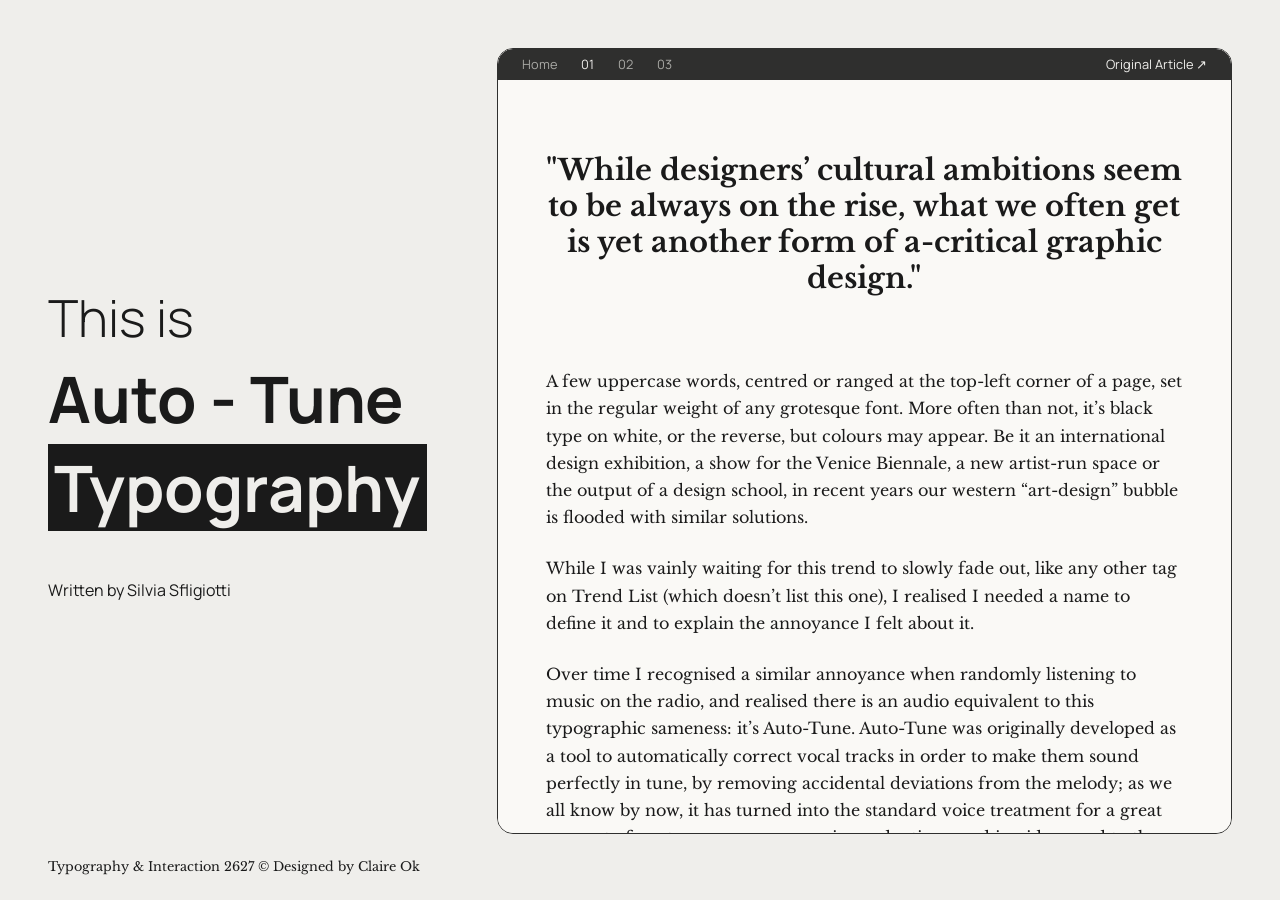
==== 01-This-is-Autotune-Typography/index.html @ 3863e949 "Switch to using css layers - updated design - update common.css - switch to using css layers" ====
<html lang="en">
	<head>
		<meta name="viewport" content="width=device-width, initial-scale=1">
		<title>This is Auto-Tune Typography</title>
		<!-- <link href="reset.css" rel="stylesheet">
		<link href="style.css" rel="stylesheet"> -->
		<style>
			@import '../styles/reset.css' layer(reset);
			@import '../styles/common.css' layer(common);
			@import 'style.css' layer(page);
		</style>
		<link rel="preconnect" href="https://fonts.googleapis.com">
		<link rel="preconnect" href="https://fonts.gstatic.com" crossorigin>
		<link href="https://fonts.googleapis.com/css2?family=Libre+Baskerville:ital,wght@0,400..700;1,400..700&family=Manrope:wght@200..800&display=swap" rel="stylesheet">
	</head>
	<body>
		<main>
			<article id="article">
				<!-- Title Area -->
				<header>
					<h2>
						<span class="title-light">This is</span>
						<span>Auto - Tune</span>
						<span><mark>Typography</mark></span>
					</h2>

					<details class="author">
						<summary>Written by Silvia Sfligiotti</summary>
						<p>Works in visual communication as graphic designer, educator, independent researcher and critic. <a href="https://silviasfligiotti.it/">https://silviasfligiotti.it</a></p>
					</details>
				</header>

				<!-- Window -->
				 <section>
					<nav>
						<ol>
							<li><a href="../">Home</a></li>
							<li><a href="../01-This-is-Autotune-Typography/" class="current">01</a></li>
							<li><a href="../02-Typography-Discourse/">02</a></li>
							<li><a href="../03-The-global-style/">03</a></li>
						</ol>
						<a href="https://silviasfligiotti.medium.com/this-is-auto-tune-typography-3953e74cc2ac">Original Article ↗ </a>
					</nav>

						<blockquote class="first-bq">
							<p>"While designers’ cultural ambitions seem to be always on the rise, what we often get is yet another form of a-critical graphic design."</p>
						</blockquote>

					<p>A few uppercase words, centred or ranged at the top-left corner of a page, set in the regular weight of any grotesque font. More often than not, it’s black type on white, or the reverse, but colours may appear. Be it an international design exhibition, a show for the Venice Biennale, a new artist-run space or the output of a design school, in recent years our western “art-design” bubble is flooded with similar solutions.</p>

					<p>While I was vainly waiting for this trend to slowly fade out, like any other tag on <a href="https://trendlist.org/">Trend List</a> (which doesn’t list this one), I realised I needed a name to define it and to explain the annoyance I felt about it.</p>

					<p>Over time I recognised a similar annoyance when randomly listening to music on the radio, and realised there is an audio equivalent to this typographic sameness: it’s Auto-Tune. Auto-Tune was originally developed as a tool to automatically correct vocal tracks in order to make them sound perfectly in tune, by removing accidental deviations from the melody; as we all know by now, it has turned into the standard voice treatment for a great amount of contemporary pop music productions, and is widespread to the point of being almost impossible to avoid.</p>

					<p>Likewise, this default, Caps-Lock typographic treatment is largely present in our visual landscape. It can be applied to almost anything, and makes this anything instantly look OK, fit for our times (at least from a designer’s perspective). This is <strong>AUTO-TUNE TYPOGRAPHY</strong>.</p>

					<blockquote class="bq">
						<p>“Modernism is no longer a style, it’s an ideology, and that ideology is conservatism.”</p>
						<cite>
							- Keedy, M. (1995). <a href="https://www.emigre.com/assets/file/pdfMagazine/Emigre34Zombie.pdf">Zombie Modernism: It lives!</a> Emigre, (34)
						</cite>
					</blockquote>

					<p>What I’m observing in recent years is not a new personification of that conservative take on modernism: this one is apparently devoid of any ideology, and goes even further in renouncing to visually and typographically articulate a thought.</p>

					<p class="lead-sentence">
						To <dfn><strong>articulate</strong></dfn> refers to the ability to express a thought while preserving its nuances and complexity.</p>

					<p>The verb is also etymologically connected to our articulations, the joints in our body which allow us to move with elasticity and to adapt our range of action to the needs of each situation. If this sensation relates to your experience, imagine then your knees and elbows are blocked: the range of your movements is reduced, the ease of action disappears, your possibility to react is limited. This all-caps, no-contrast typography has a similar limiting effect on communication: it moves inflexibly in the world, it evens its contents out and ends up only communicating itself. But what does it exactly stand for?</p>

					<p>Auto-Tune Typography could be considered as one of the many manifestations of <a href=https://khole.net/issues/youth-mode/>“normcore”</a> or “post-authentic” graphic design, two labels currently used to identify reactions to previous visual trends seeking an idyllic “authenticity”; both labels relate to the concept of <a href=https://linedandunlined.com/archive/default-systems-in-graphic-design/>“default systems design”</a>, which has been discussed for almost twenty years now.</p>

					<p>The abundance of quotation marks shows my distance from this debate. In this struggle to establish who’s more <em>“authentic”</em> or <em>“sincere”</em>, I prefer taking another perspective: one that acknowledges the existence of conventions, cultural norms, standards, templates, styles, tested solutions, and the fact that designers can rely on them in their work, but doesn’t give up the idea that a project requires the time to be considered before being quickly boxed into an existing shape. <mark>When using and re-using graphic formulae, we could at least try to be aware of their origin and meaning (if any), and of the reasons why we’re using them.</mark></p>

					<p>While collecting examples to illustrate this article, I noticed two attitudes towards this <em>typography</em>: to some designers it’s the default setting, while others consider it as one of many available options, which can be chosen when trying to position a project within a given niche or subculture.</p>

					<p>In fact, quite paradoxically, this typographic monoculture seems to thrive in European independent art publishing and events, and in schools with cultural ambitions; the paradox lies in seeing its extreme conformism and disregard to visual diversity used to support and promote alternative content, often self produced and loaded with critical expectations which are instantly denied by its flattened-out visual presentation.</p>

					<p>If <em>Auto-Tune’s</em> effectiveness lies in removing errors or in minimizing a singer’s peculiar vocal timbre, Auto-Tune Typography works because it transforms words into undifferentiated blocks that can be placed on a page without worrying too much: text becomes an unproblematic material. Auto-Tune Typography turns visual design into an automatic, a-critical activity, and gives up what I believe is still essential to this practice: <em>taking responsibility for what things look like</em>.</p>
				</section>
			</article>
		</main>
			<footer>
				<p>Typography & Interaction 2627 &copy; Designed by Claire Ok</p>
				<!-- <a id="back-to-top" href="#">Top</a> -->
			</footer>
	</body>
</html>
---- 01-This-is-Autotune-Typography/style.css ----
:root {
	/* COLOR */
	--paper: #efeeeb;
	--window: #faf9f6;
	--black: #1a1a1a;
	--charcoal:#2f2f2e;
	--gray: #777777;
	--gray-dark: #62625e;
	--gray-light: #a9a9a5;
	--red: #a70000;

	/* FONT */
	--font-sans: Libre Baskerville, san-serif;
	--font-serif: Manrope, serif;

	/* FONT SIZE */
	--text-nav: 0.8rem;
	--text-small: 1rem;
	--text-med: 1.2rem;
	--text-large: 1.8rem;
	--text-title: clamp(3rem, 12vw, 4rem);
	--text-subtitle: clamp(2rem, 4vw, 3.5rem);

	/* FONT WEIGHT */
	--weight-light: 300;
	--weight-regular: 400;
	--weight-bold: 700;

	/* SPACE */
	--space-xs: 0.3rem;
	--space-s: 0.8rem;
	--space-m: 1.5rem;
	--space-l: 3rem;
	--space-xl: 6rem;
	--window-pad: clamp(var(--space-m), 7vw, var(var(--space-xl)));

	/* BORDER */
	--line: 0.07rem;
}

body {
	margin: 0;
	background-color: var(--paper);
	color: var(--black);

	font-family: var(--font-sans);
	font-size: var(--text-small);
	line-height: 1.4;

	/* LINK */
	& a {
		color: inherit;

		&:hover {
			background-color: var(--black);
			color: var(--paper);
		}
	}

	/* NAVIGATION : the bar on the top of the window */
	& nav {
		position: sticky;
		inset-block-start: 0;

		display: flex;
		justify-content: space-between;
		align-items: center;
		gap: var(--space-m);

		margin-inline: calc(var(--space-m)*-1);
		margin-block-end: var(--space-m);
		padding-block: var(--space-xs);
		padding-inline: var(--space-m);
		background-color: var(--charcoal);
		color: var(--paper);

		border-start-start-radius: calc(1rem - var(--line));
		border-start-end-radius: calc(1rem - var(--line));
		border-end-start-radius: 0;
		border-end-end-radius: 0;

		font-size: var(--text-nav);
		font-family: var(--font-serif);
		text-align: start;

		& ol {
			display: flex;
			flex-wrap: wrap;
			gap: var(--space-m);

			margin: 0;
			padding: 0;
			list-style: none;

			& a {
				color: var(--gray-light);
			}

			& a.current {
				color: var(--paper);
			}
		}

		& a {
			text-decoration: none;

			&:hover {
				background-color: transparent;
				text-decoration: underline;
			}
		}

		@media (width > 768px) {
			margin-inline: calc(var(--space-l)*-1);
			margin-block-end: var(--space-l);
		}
	}

	/* MAIN */
	& main {
		padding-inline: var(--space-s);

		& > article {
			/* TITLE AREA */
			& > header {
				display: flex;
				flex-direction: column;

				min-block-size: calc(var(--space-xl) * 5);
				padding-block-start: var(--space-xl);
				padding-block-end: var(--space-l);
				padding-inline: var(--space-s);

				& h2 {
					margin: 0;
					font-family: var(--font-serif);
					font-size: var(--text-title);
					font-weight: var(--weight-bold);

					& span {
						display: block;
					}

					& .title-light {
						font-size: var(--text-subtitle);
						font-weight: var(--weight-light);
					}

					& mark {
						padding-inline: calc(var(--space-s)/2);
						background-color: var(--black);
						color: var(--paper);
					}

					@media (width > 768px) {
						font-size: var(--text-title);
					}
				}

				& .author {
					margin-block-start: auto;
					padding-block-start: var(--space-l);
					max-inline-size: calc(var(--text-title)*6);

					font-family: var(--font-serif);
					font-size: var(--text-small);
					line-height: 1.2;

					& summary {
						display: flex;
						align-items: center;
						gap: var(--space-s);
					}

					& p {
						margin: 0;
						margin-block-start: var(--space-s);

						color: var(--gray-dark);
						font-size: var(--text-nav);
						line-height: 1.5;
						text-align: start;
					}

					@media (width > 768px) {
					margin-block-start: 0;
					max-inline-size: calc(var(--text-title)*6);
					}
				}

				@media (width > 768px) {
					flex: 2;
					min-inline-size: 0;
					min-block-size: 0;

					justify-content: center;

					padding-block: var(--space-l);
					padding-inline: 0;
				}
			}

			/* CONTENT */
			& > section {
				block-size: auto;
				overflow: visible;

				padding-block-start: 0;
				padding-block-end: var(--space-m);
				padding-inline: var(--space-m);
				border: var(--line) solid var(--charcoal);
				border-radius: 1rem;
				background-color: var(--window);
				overflow-wrap: anywhere;

				line-height: 1.7;

				& p {
					margin: 0;
					margin-block-end: var(--space-m);
				}

				& mark {
					color: var(--paper);
					background-color: var(--red);
				}

				/* FIRST QUOTE */
				& > .first-bq {
					/* margin: 0; */
					margin-block-end: var(--space-l);
					padding-block: var(--space-m);
					/* border-block: calc(var(--line)*4) solid var(--red); */

					font-family: var(--font-sans);
					font-size: var(--text-med);
					font-weight: var(--weight-bold);
					line-height: 1.25;

					& p {
						margin: 0;
					}

					@media (width > 768px) {
						font-size: var(--text-large);
						text-align: center;
					}
				}

				/* LEAD SENTENCE */
				& .lead-sentence {
					color: var(--red);
					font-size: var(--text-med);
					line-height: 1.4;
				}

				/* BLOCKQUOTE */
				& > .bq {
					margin-block: var(--space-l);

					padding-block: var(--space-m);
					border-block: calc(var(--line) * 4) solid var(--red);
					color: var(--red);

					font-size: var(--text-med);

					& p {
						margin-block-end: var(--space-s);
					}

					& cite {
						display: block;
						color: var(--gray-dark);
						font-size: var(--text-nav);
						font-style: normal;
					}
				}

				@media (width > 768px) {
					flex: 3;
					min-inline-size: 0;
					min-block-size: 0;

					overflow-y: auto;

					/* padding-inline: var(--window-pad); */
					padding-inline: var(--space-l);
				}
			}

			@media (width > 768px) {
				flex: 1;
				min-inline-size: 0;
				min-block-size: 0;

				display: flex;
				gap: var(--space-m);
			}
		}

		@media (width > 768px) {
			flex: 1;
			min-block-size: 0;

			display: flex;
			padding-block-start: var(--space-l);
			padding-inline: var(--space-l);
		}
	}

	/* FOOTER */
	& footer {
		display: flex;
		justify-content: space-between;
		align-items: center;
		gap: var(--space-s);

		padding-block: var(--space-m);
		padding-inline: var(--space-m);
		font-size: var(--text-nav);

		& p {
			margin: 0;
		}

		@media (width > 768px) {
			flex-shrink: 0;
			padding-inline: var(--space-l);
		}
	}

	@media (width > 768px) {
		display: flex;
		flex-direction: column;

		block-size: 100dvh;
		overflow: hidden;
	}
}
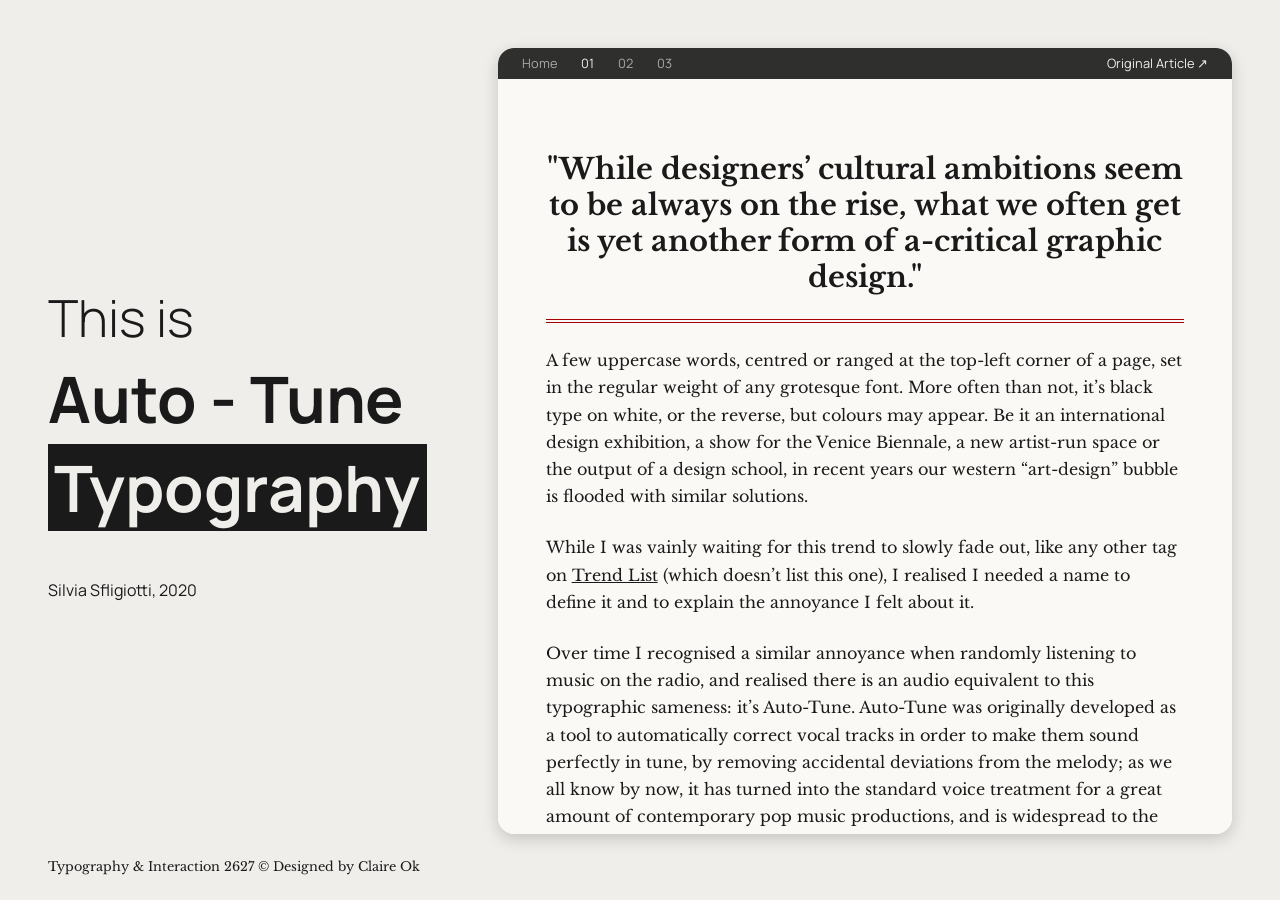
==== commit 7eeb6159: "Changed Reading Texts - reading texts - edit/change some css - landing page" ====
--- a/01-This-is-Autotune-Typography/index.html
+++ b/01-This-is-Autotune-Typography/index.html
@@ -25,7 +25,7 @@
 					</h2>
 
 					<details class="author">
-						<summary>Written by Silvia Sfligiotti</summary>
+						<summary>Silvia Sfligiotti, 2020</summary>
 						<p>Works in visual communication as graphic designer, educator, independent researcher and critic. <a href="https://silviasfligiotti.it/">https://silviasfligiotti.it</a></p>
 					</details>
 				</header>
--- a/01-This-is-Autotune-Typography/style.css
+++ b/01-This-is-Autotune-Typography/style.css
@@ -7,7 +7,7 @@
 	--gray: #777777;
 	--gray-dark: #62625e;
 	--gray-light: #a9a9a5;
-	--red: #a70000;
+	--point: #a70000;
 
 	/* FONT */
 	--font-sans: Libre Baskerville, san-serif;
@@ -50,6 +50,7 @@
 	/* LINK */
 	& a {
 		color: inherit;
+		text-decoration: underline;
 
 		&:hover {
 			background-color: var(--black);
@@ -208,7 +209,8 @@
 				padding-block-start: 0;
 				padding-block-end: var(--space-m);
 				padding-inline: var(--space-m);
-				border: var(--line) solid var(--charcoal);
+				/* border: var(--line) solid var(--charcoal); */
+				box-shadow: 0 var(--space-xs) var(--text-small) rgb(0 0 0 / 0.18);
 				border-radius: 1rem;
 				background-color: var(--window);
 				overflow-wrap: anywhere;
@@ -222,15 +224,15 @@
 
 				& mark {
 					color: var(--paper);
-					background-color: var(--red);
+					background-color: var(--point);
 				}
 
 				/* FIRST QUOTE */
 				& > .first-bq {
 					/* margin: 0; */
-					margin-block-end: var(--space-l);
+					margin-block-end: var(--space-m);
 					padding-block: var(--space-m);
-					/* border-block: calc(var(--line)*4) solid var(--red); */
+					border-block-end: calc(var(--line)*4) double var(--point);
 
 					font-family: var(--font-sans);
 					font-size: var(--text-med);
@@ -249,7 +251,7 @@
 
 				/* LEAD SENTENCE */
 				& .lead-sentence {
-					color: var(--red);
+					color: var(--point);
 					font-size: var(--text-med);
 					line-height: 1.4;
 				}
@@ -259,17 +261,31 @@
 					margin-block: var(--space-l);
 
 					padding-block: var(--space-m);
-					border-block: calc(var(--line) * 4) solid var(--red);
-					color: var(--red);
-
-					font-size: var(--text-med);
+					border-block: calc(var(--line) * 3) solid var(--black);
+					color: var(--point);
+
+					font-size: var(--text-large);
+					font-style: italic;
+					line-height: 1.3;
+					text-align: center;
+
+					&::before {
+						content: "\201C";
+						display: block;
+						color: var(--point);
+						font-size: calc(var(--text-large)*2.5);
+						font-size: normal;
+						line-height: 0.6;
+						padding-block-start: var(--space-s);
+					}
 
 					& p {
-						margin-block-end: var(--space-s);
+						margin-block-end: 0;
 					}
 
 					& cite {
 						display: block;
+						margin-block-start: var(--space-s);
 						color: var(--gray-dark);
 						font-size: var(--text-nav);
 						font-style: normal;
